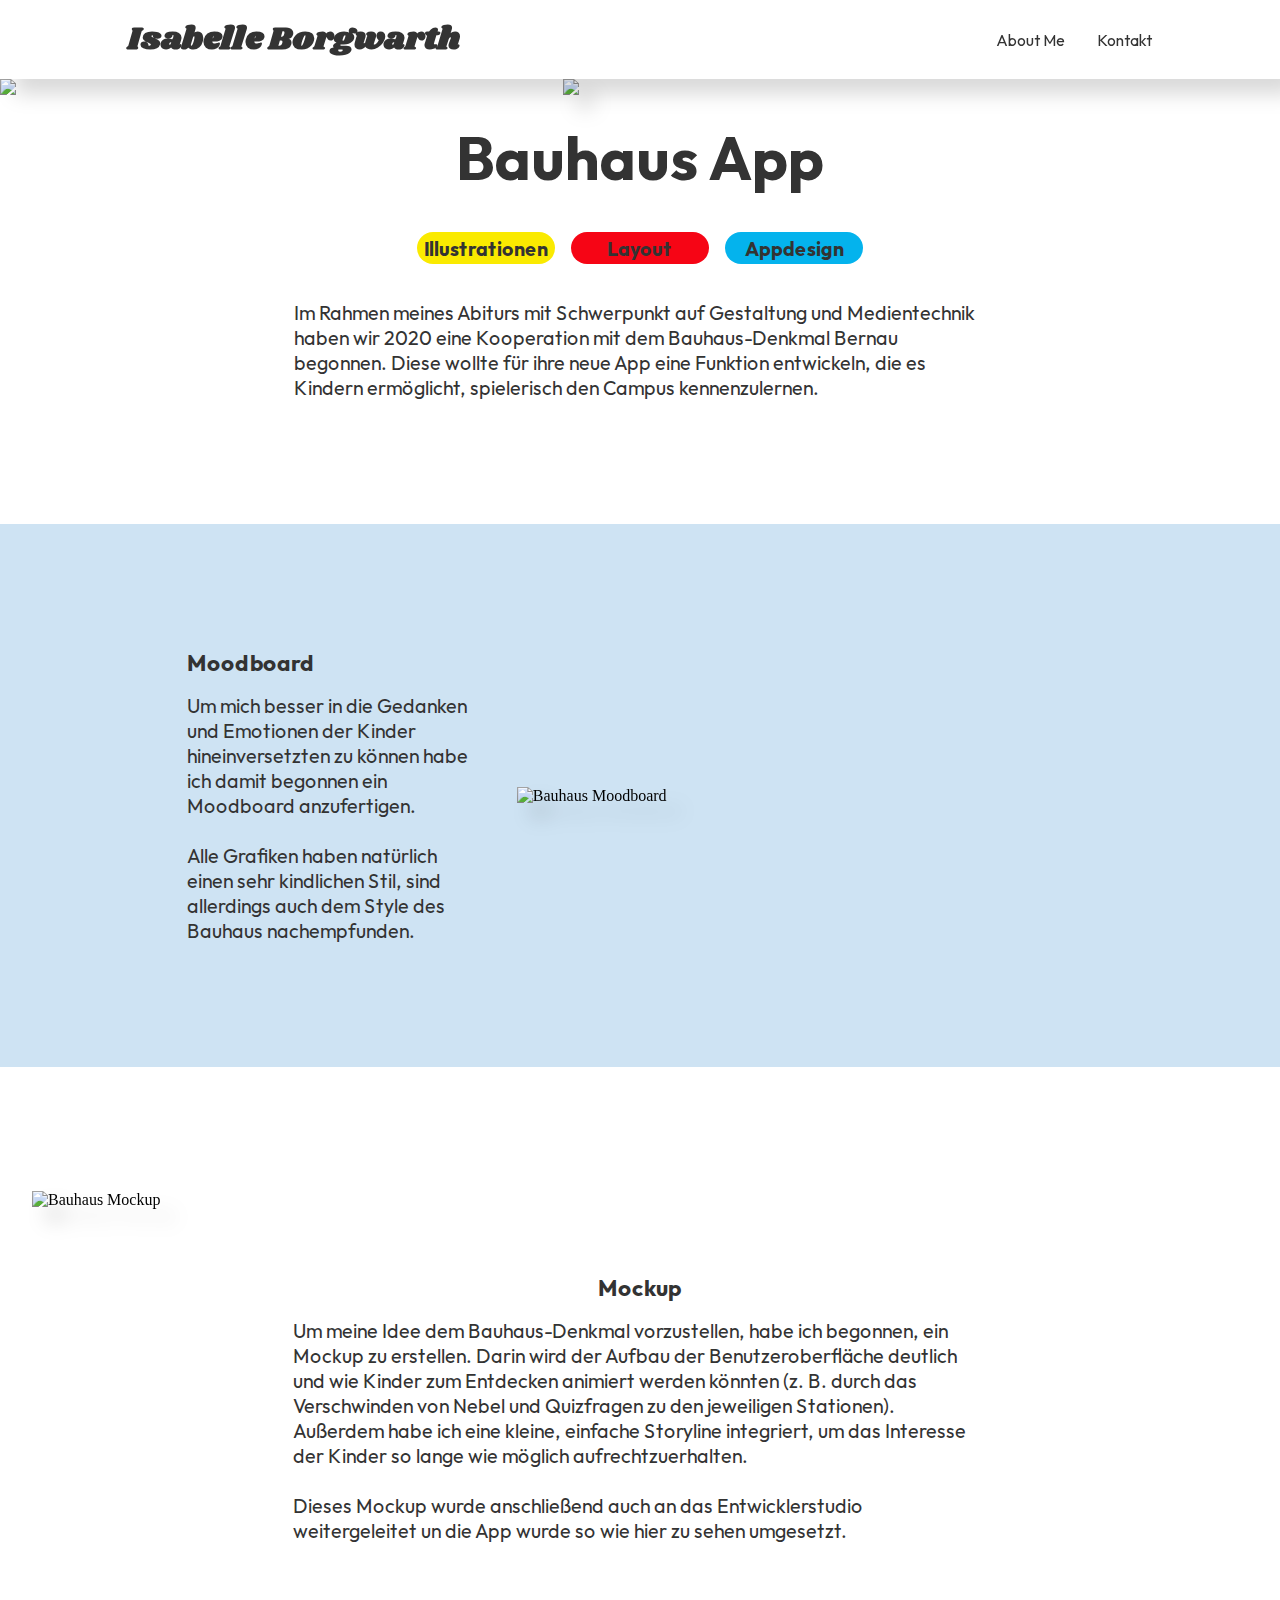
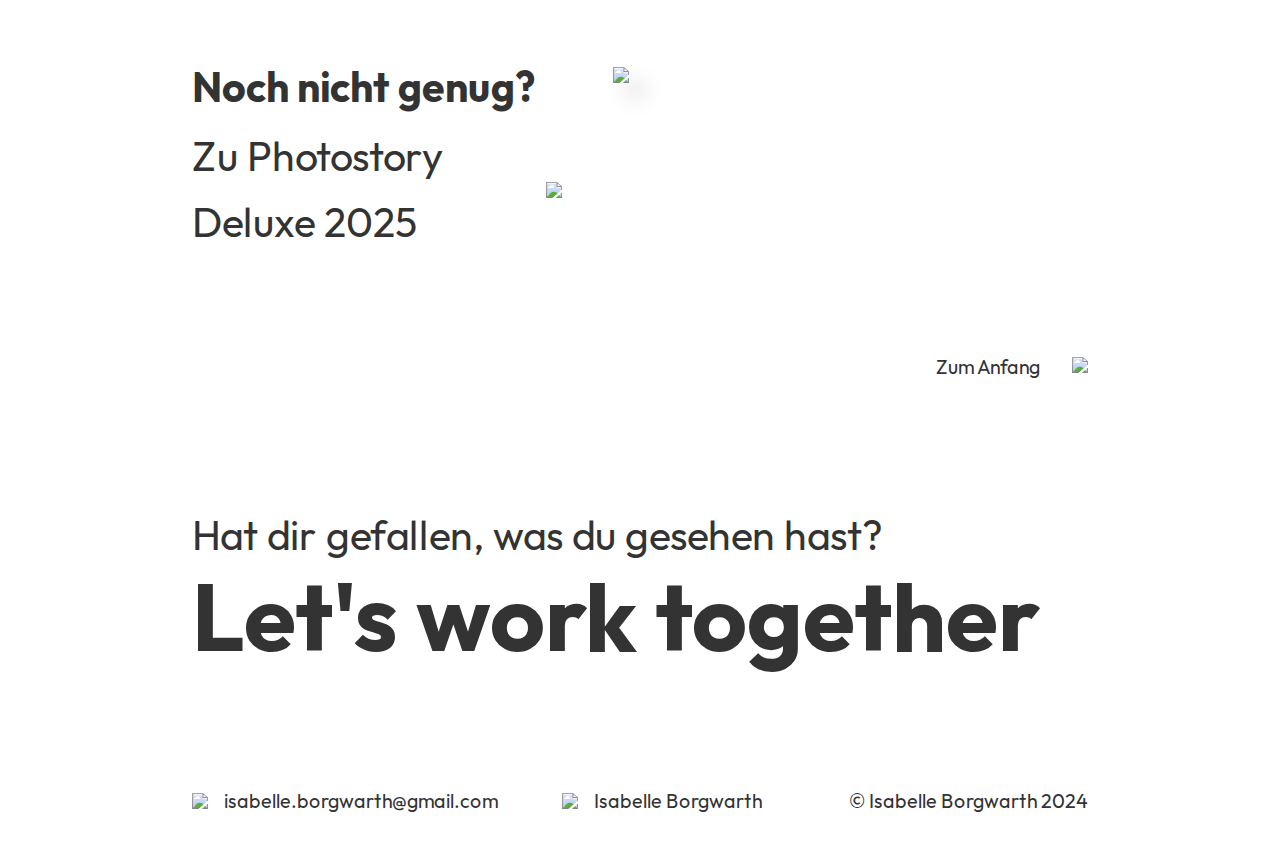
==== bauhaus.html @ 8bb5b666 "Add files via upload" ====
<!DOCTYPE html>
<html>
<head>
    <meta charset="utf-8">
    <link href="css/bauhaus.css" rel="stylesheet">
    <link href="css/font-face.css" rel="stylesheet">
    <meta name="viewport" content="width=device-width, initial-scale=1.0">
    <link rel="icon" type="image/x-icon" href="img/bauhaus/bauhaus-icon.png">
    <title>Isabelle Borgwarths Portfolio | Bauhaus App</title>
</head>
<body>
    <div id="wrapper">
        <header id="header">
            <div>
                <a href="index.html"><h1 id="logo">Isabelle Borgwarth</h1></a>
                <nav id="menu">
                    <ul>
                        <li><a href="#">About Me</a></li>
                        <li><a href="#">Kontakt</a></li>
                    </ul>
                </nav>
            </div>
        </header>
        <div id="hero">
            <img src="img/bauhaus/bauhaus-header.svg" class="header-bild">
            <img src="img/bauhaus/bauhaus-icon.png" class="heroicon">
        </div>
        <div id="intro">
            <h1>Bauhaus App</h1>
            <div class="themen-tags">
                <p id="ba-illustrationen" class="tags">Illustrationen</p>
                <p id="ba-layout" class="tags">Layout</p>
                <p id="ba-appdesign" class="tags">Appdesign</p>
            </div>
            <p>Im Rahmen meines Abiturs mit Schwerpunkt auf Gestaltung und Medientechnik haben wir 2020 eine Kooperation mit dem 
                Bauhaus-Denkmal Bernau begonnen. Diese wollte für ihre neue App eine Funktion entwickeln, die es Kindern ermöglicht, 
                spielerisch den Campus kennenzulernen.</p>
        </div>
        <div id="moodboardframe">
            <div class="moodboardtext">
                <h4>Moodboard</h4>
                <p>Um mich besser in die Gedanken und Emotionen der Kinder hineinversetzten zu können habe ich damit begonnen 
                    ein Moodboard anzufertigen.<br><br>Alle Grafiken haben natürlich einen sehr kindlichen Stil, sind allerdings auch dem Style des Bauhaus nachempfunden.</p>
            </div>
            <img src="img/bauhaus/bauhaus-mood.png" alt="Bauhaus Moodboard" width="45%" class="schatten">
        </div>
        <div id="mockupframe">
            <img src="img/bauhaus/bauhaus-mockup.png" alt="Bauhaus Mockup" width="100%" class="schatten">
            <div class="mockuptext">
                <h4>Mockup</h4>
                <p>Um meine Idee dem Bauhaus-Denkmal vorzustellen, habe ich begonnen, ein Mockup zu erstellen. Darin wird der 
                    Aufbau der Benutzeroberfläche deutlich und wie Kinder zum Entdecken animiert werden könnten (z. B. durch das
                     Verschwinden von Nebel und Quizfragen zu den jeweiligen Stationen). Außerdem habe ich eine kleine, einfache 
                     Storyline integriert, um das Interesse der Kinder so lange wie möglich aufrechtzuerhalten.<br><br>Dieses Mockup
                    wurde anschließend auch an das Entwicklerstudio weitergeleitet un die App wurde so wie hier zu sehen umgesetzt.</p>
            </div>
        </div>
        <div class="noch-nicht-genug">
            <div class="nicht-genug-text">
                <h3>Noch nicht genug?</h3>
                <a href="photostory.html"><div class="naestes-pfeil">
                    <h3>Zu Photostory Deluxe 2025</h3>
                    <img src="img/next-pfeil.svg" width="8%">
                </div></a>
            </div>
            <div class="nicht-genug-bild">
                <a href="photostory.html"><img src="img/next-psd.png" class="schatten" width="100%"></a>
            </div>
        </div>
        <div class="footer">
            <div class="to-top">
                <p>Zum Anfang</p>
                <a href="#hero"><img src="img/to-top.svg"></a>
            </div>
            <div class="cta">
                <h3>Hat dir gefallen, was du gesehen hast?</h3>
                <h2>Let's work together</h2>
            </div>
            <div class="footer-kontakt">
                <div class="footer-social-row">
                    <a href="mailto:isabelle.borgwarth@gmail.com"><div class="footer-social">
                        <img src="img/email.svg" width="100%">
                        <p>isabelle.borgwarth@gmail.com</p>
                    </div></a>
                    <a href="https://www.linkedin.com/in/isabelle-borgwarth"><div class="footer-social">
                        <img src="img/linkedin.svg">
                        <p>Isabelle Borgwarth</p>
                    </div></a>
                </div>
                <p>&#169; Isabelle Borgwarth 2024</p>
            </div>
        </div>
    </div>
</body>
</html>
---- css/bauhaus.css ----
:root{
    --schwarz: #000;
    --grau: #333;
    --weiß: #fff;
    --lila: #B9B7DE;

    /* -- Photostory Deluxe Farben -- */
    --gelb: #FFDA4F;
    --gelb-orange: #FFB430;
    --orange: #FA7717;

    /* -- Vegas Farben -- */
    --vegas-blau: #1246FF;

    /* -- Video Deluxe 2025 Farben -- */
    --vd-lightblue: #12B1FF;
    --vd-darkblue: #004C90;

    /* -- Video Pro X16 Farben -- */
    --vp-lightblue: #09B3F3;
    --vp-light: #2D2D2D;
    --vp-dark: #000000;

    /* -- Snuggle Buddies Farben --*/
    --sb-rosa: #FFB3CE;
    --sb-blue: #A6D4FF;

    /* -- Soundpoolcover Farben --*/
    --sp-mattrosa: #D898A1;
    --sp-purple: #977BED;

    /* -- Bauhaus App Farben -- */
    --ba-yellow: #FAEA00;
    --ba-red: #F60515;
    --ba-blue: #04B3ED;

    /* -- Illustration Farben --*/
    --illustrationen-pink: #ED89CD;

    /* -- Schirftfarben */
    --font: #333;
}

*{
    margin: 0px;
    padding: 0px;
}

html{
    scroll-behavior: smooth;
}

#wrapper{
    display: flex;
    flex-direction: column;
    align-items: center;
}

strong{
    font-family: "Outfit-Bold";
}

.schatten{
    filter: drop-shadow(15px 15px 10px rgba(0, 0,0, 0.15));
}

/* Fonts */

h1, h2, h3, h4, h5, h6{
    font-family: "Outfit-Bold";
    color: var(--font);
}

p, li, a{
    font-family: "Outfit-Regular";
    color: var(--font);
    text-decoration: none;
}

p{
    font-family: "Outfit-Regular";
    font-size: calc(10px + (26 - 10)  * ((100vw - 320px) / (1920 - 320)));
    font-style: normal;
    font-weight: 400;
    line-height: normal;
}

h2{
    text-overflow: ellipsis;
    font-family: "Outfit-Bold";
    font-size: calc(13px + (150 - 13) * ((100vw - 320px) / (1920 - 320)));
    font-style: normal;
    font-weight: 900;
    line-height: 100%;
}

h3{
    text-overflow: ellipsis;
    font-family: "Outfit-Regular";
    font-size: calc(17px + (57 - 17) * ((100vw - 320px) / (1920 - 320)));
    font-style: normal;
    font-weight: 400;
    line-height: 160%;
}

h4{
    font-size: calc(13px + (29 - 13)  * ((100vw - 320px) / (1920 - 320)));
    font-style: normal;
    font-weight: 700;
    line-height: normal;
}


/* -- Header -- */
#header{
    position: sticky;
    top: 0;
    width: 100%;
    height: auto;
    background-color: var(--weiß);
    z-index: 9000;
    filter: drop-shadow(15px 15px 10px rgba(0, 0,0, 0.15));
}

#header div{
    width: 80%;
    margin: auto;
    display: flex;
    justify-content: space-between;
    align-items: center;
    padding-top: 1em;
    padding-bottom: 1em;
}

#logo{
    font-family: "Shrikhand";
    color: var(--grau);
}

#menu ul{
    display: flex;
    gap: 2em;
    list-style: none;
}

#menu ul li a{
    text-decoration: none;
    color: var(--grau);
}

/* -- Hero -- */
#hero{
    display: flex;
    width: 100%;
    height: auto;
    flex-direction: column;
    align-items: center;
    position: relative;
}

.header-bild{
    height: auto;
    width: 100%;
    flex-shrink: 0;
    align-self: stretch;
    position: relative;
    z-index: 1;
}

.heroicon{
    width: 12%;
    position: absolute;
    z-index: 2;
    bottom: 0.1%;
    filter: drop-shadow(15px 15px 10px rgba(0, 0,0, 0.15));
}

/* -- Intro -- */
#intro{
    display: flex;
    width: 54%;
    flex-direction: column;
    align-items: center;
    gap: 1em;
    margin-top: 1.5em;
    margin-bottom: 7.75em;
    align-items: center;
}

#intro > h1{
    text-align: center;
    font-family: "Outfit-Bold";
    font-size: calc(10px + (95 - 10)  * ((100vw - 320px) / (1920 - 320)));
    font-style: normal;
    font-weight: 700;
}

.themen-tags{
    width: 100%;
    /*justify-content: space-between;*/
    gap: 1em;
    display: flex;
    justify-content: center;
    align-items: center;
    gap: 1em;
    align-self: stretch;
}
.tags{
    width:  20%;
    border-radius: 2em;
    text-align: center;
    font-family: "Outfit-Bold";
    padding-top: 0.2em;
    padding-bottom: 0.2em;
    margin-top: 1em;
    margin-bottom:1em;
}

#ba-illustrationen{
    background-color: var(--ba-yellow);
}
#ba-layout{
    background-color: var(--ba-red);
}
#ba-appdesign{
    background-color: var(--ba-blue);
}

/* -- Moodboard -- */

#moodboardframe{
    display: flex;
    justify-content: center;
    align-items: center;
    width: 100%;
    padding-top: 7.75em;
    padding-bottom: 7.75em;
    align-items: center;
    gap: 3rem;
    background: #CEE3F3;
    margin-bottom: 7.75em;
}

.moodboardtext{
    width: 22%;
    display: flex;
    flex-direction: column;
    gap: 1em;
}

/* -- Mockup -- */

#mockupframe{
    display: flex;
    width: 95%;
    flex-direction: column;
    align-items: center;
    gap: 4em;
    margin-bottom: 7.75em;
}

.mockuptext{
    width: 57%;
    display: flex;
    flex-direction: column;
    align-items: center;
    gap: 1em;
}

/* -- Nächstes Projekt -- */

.noch-nicht-genug{
    width: 70%;
    display: inline-flex;
    align-items: flex-start;
    gap: 3em;
    margin-bottom: 7.75%;
}

.nicht-genug-text{
    display: flex;
    width: 42.5%;
    flex-direction: column;
    align-items: flex-start;
    gap: 1em;
}

.nicht-genug-text > h3{
    font-family: "Outfit-Bold";
    line-height: 100%;
}

.nicht-genug-bild{
    width: 54%;
}

.naestes-pfeil{
    display: flex;
    align-items: center;
    gap: 2em;
    align-self: stretch;
}

/* -- Footer -- */

.footer{
    width: 70%;
    display: flex;
    flex-direction: column;
    align-items: flex-end;
    gap: 7.75em;
    margin-bottom: 4%;
}

.to-top{
    display: flex;
    align-items: center;
    gap: 2em;
}

.cta{
    display: flex;
    flex-direction: column;
    align-items: flex-start;
    align-self: stretch;
}

.footer-kontakt{
    display: flex;
    justify-content: space-between;
    align-items: center;
    align-self: stretch;
}

.footer-social-row{
    display: flex;
    align-items: center;
    gap: 4em;
}

.footer-social{
    display: flex;
    align-items: center;
    gap: 1em;
}
---- css/font-face.css ----
/* -- outfit - bold -- */

/* latin-ext */
@font-face {
    font-family: 'Outfit-Bold';
    font-style: normal;
    font-weight: 700;
    font-display: swap;
    src: local("outfit-bold"), url("../fonts/outfit-bold-latin-ext.woff2");
    unicode-range: U+0100-02AF, U+0304, U+0308, U+0329, U+1E00-1E9F, U+1EF2-1EFF, U+2020, U+20A0-20AB, U+20AD-20C0, U+2113, U+2C60-2C7F, U+A720-A7FF;
  }
  /* latin */
  @font-face {
    font-family: 'Outfit-Bold';
    font-style: normal;
    font-weight: 700;
    font-display: swap;
    src: local("outfit-bold"), url("../fonts/outfit-bold-latin.woff2");
    unicode-range: U+0000-00FF, U+0131, U+0152-0153, U+02BB-02BC, U+02C6, U+02DA, U+02DC, U+0304, U+0308, U+0329, U+2000-206F, U+2074, U+20AC, U+2122, U+2191, U+2193, U+2212, U+2215, U+FEFF, U+FFFD;
  }

/* -- outfit - regular -- */

/* latin-ext */
@font-face {
    font-family: 'Outfit-Regular';
    font-style: normal;
    font-weight: 400;
    font-display: swap;
    src: local("outfit-regular"), url("../fonts/outfit-regular-latin-ext.woff2");
    unicode-range: U+0100-02AF, U+0304, U+0308, U+0329, U+1E00-1E9F, U+1EF2-1EFF, U+2020, U+20A0-20AB, U+20AD-20C0, U+2113, U+2C60-2C7F, U+A720-A7FF;
  }
  /* latin */
  @font-face {
    font-family: 'Outfit-Regular';
    font-style: normal;
    font-weight: 400;
    font-display: swap;
    src: local("outfit-regular"), url("../fonts/outfit-regular-latin.woff2");
    unicode-range: U+0000-00FF, U+0131, U+0152-0153, U+02BB-02BC, U+02C6, U+02DA, U+02DC, U+0304, U+0308, U+0329, U+2000-206F, U+2074, U+20AC, U+2122, U+2191, U+2193, U+2212, U+2215, U+FEFF, U+FFFD;
  }

  /* -- shirkhand -- */

  /* gujarati */
@font-face {
  font-family: 'Shrikhand';
  font-style: normal;
  font-weight: 400;
  font-display: swap;
  src: local("shrikhand"), url("../fonts/shrikhand-gujarati.woff2");
  unicode-range: U+0951-0952, U+0964-0965, U+0A80-0AFF, U+200C-200D, U+20B9, U+25CC, U+A830-A839;
}
/* latin-ext */
@font-face {
  font-family: 'Shrikhand';
  font-style: normal;
  font-weight: 400;
  font-display: swap;
  src: local("shrikhand"), url("../fonts/shrikhand-latin-ex.woff2");
  unicode-range: U+0100-02AF, U+0304, U+0308, U+0329, U+1E00-1E9F, U+1EF2-1EFF, U+2020, U+20A0-20AB, U+20AD-20C0, U+2113, U+2C60-2C7F, U+A720-A7FF;
}
/* latin */
@font-face {
  font-family: 'Shrikhand';
  font-style: normal;
  font-weight: 400;
  font-display: swap;
  src: local("shrikhand"), url("../fonts/shrikhand-latin.woff2");
  unicode-range: U+0000-00FF, U+0131, U+0152-0153, U+02BB-02BC, U+02C6, U+02DA, U+02DC, U+0304, U+0308, U+0329, U+2000-206F, U+2074, U+20AC, U+2122, U+2191, U+2193, U+2212, U+2215, U+FEFF, U+FFFD;
}
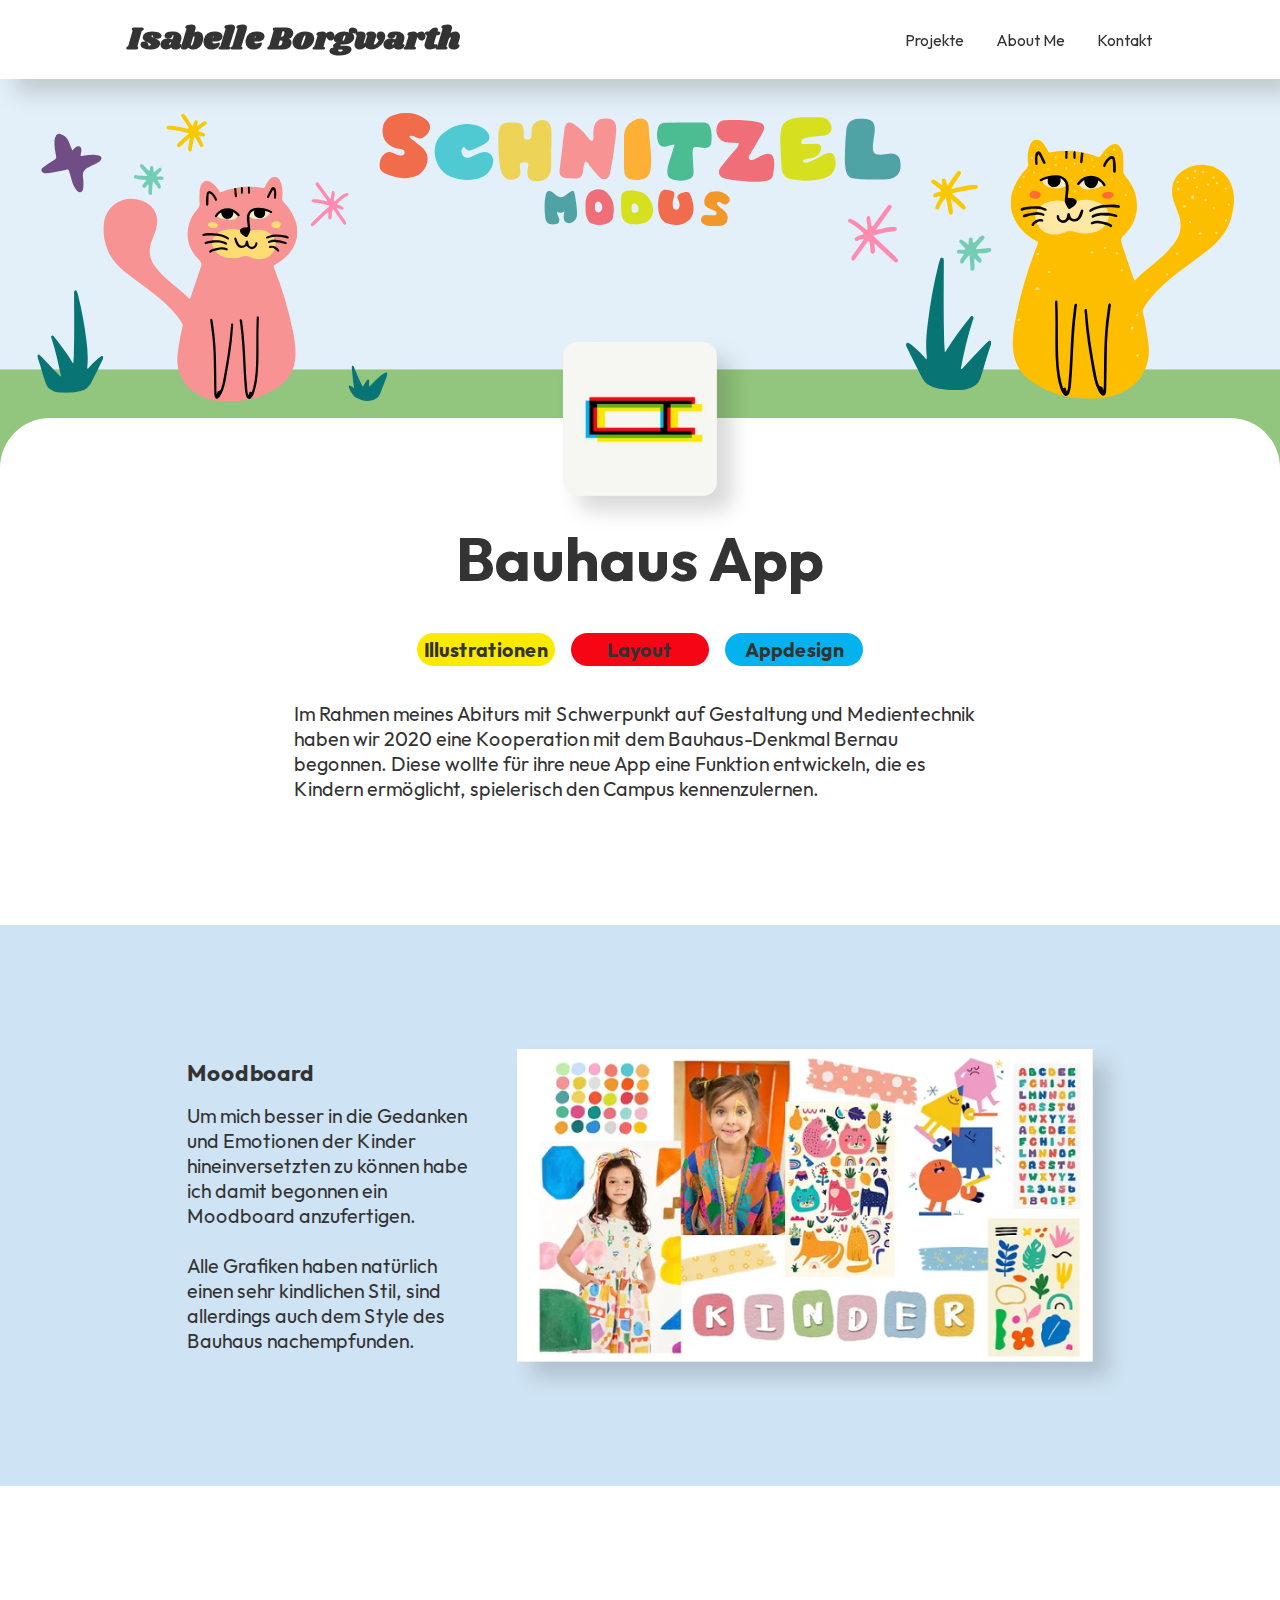
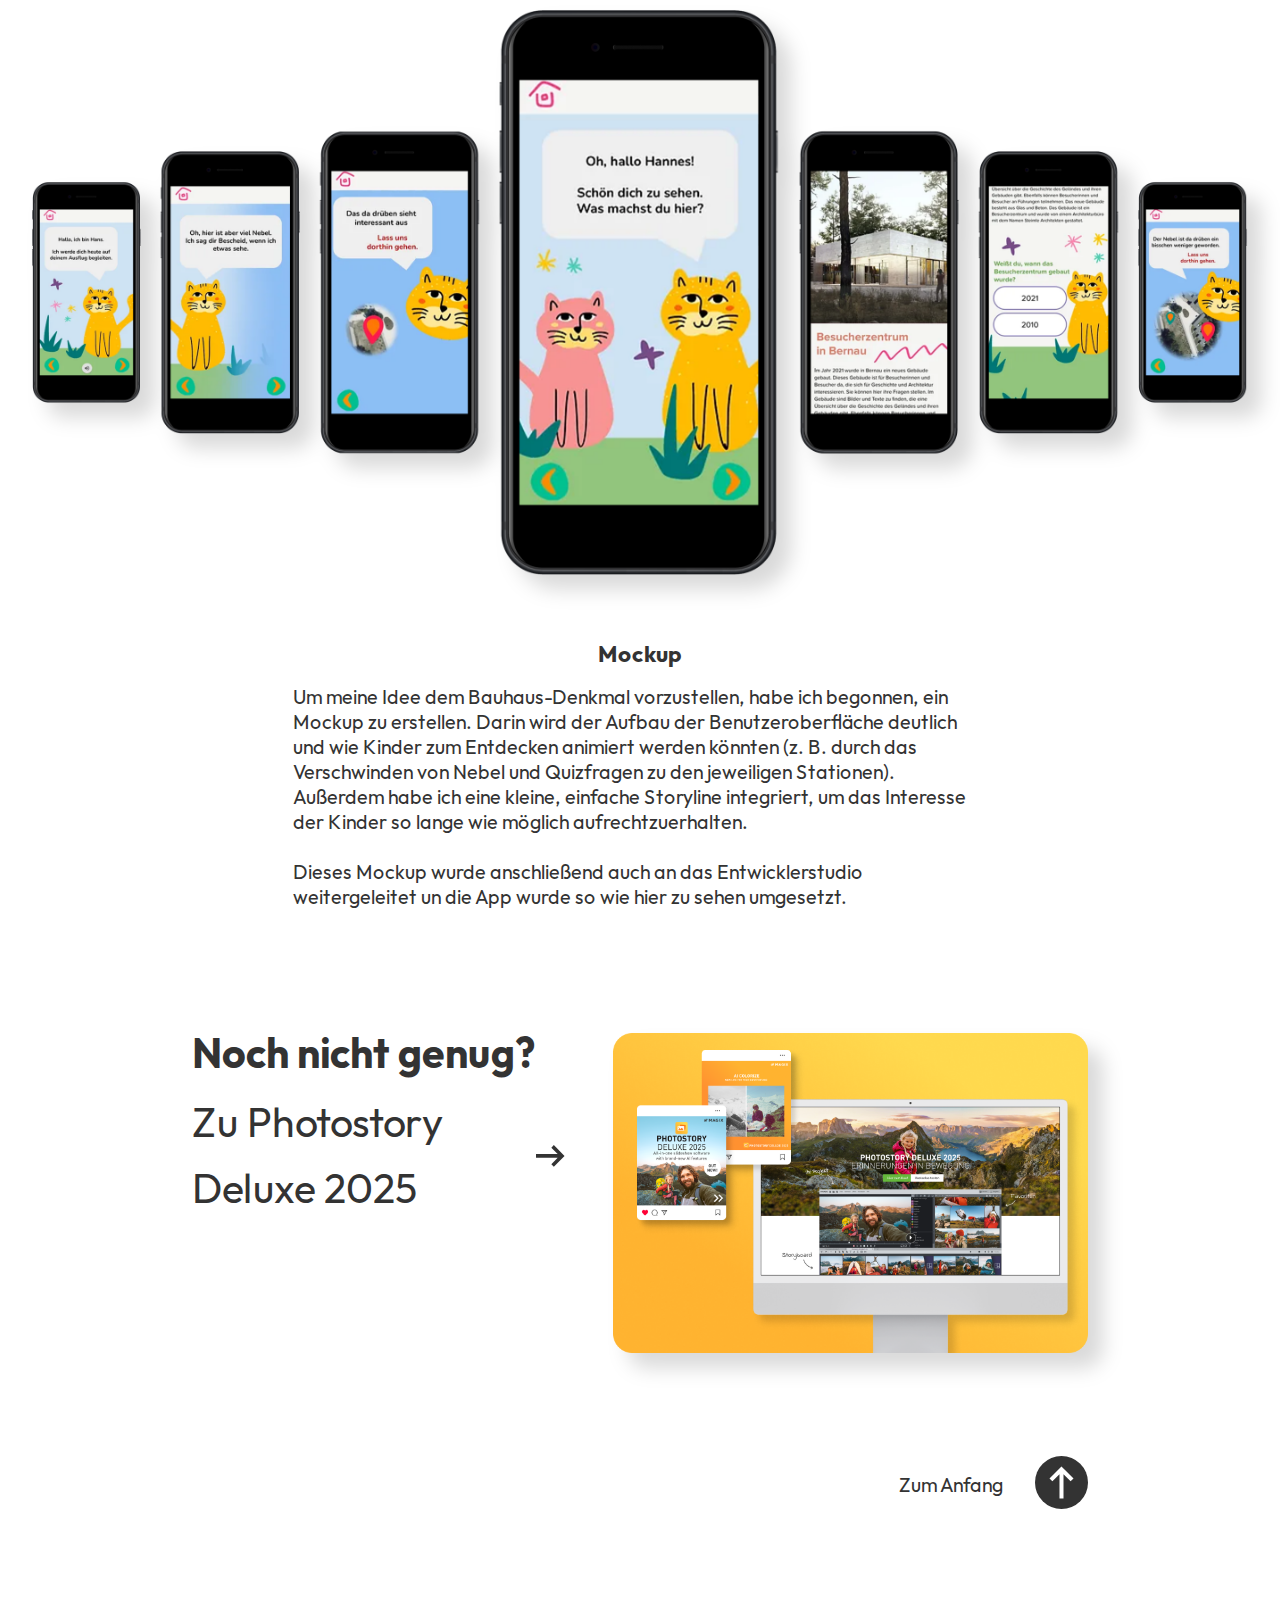
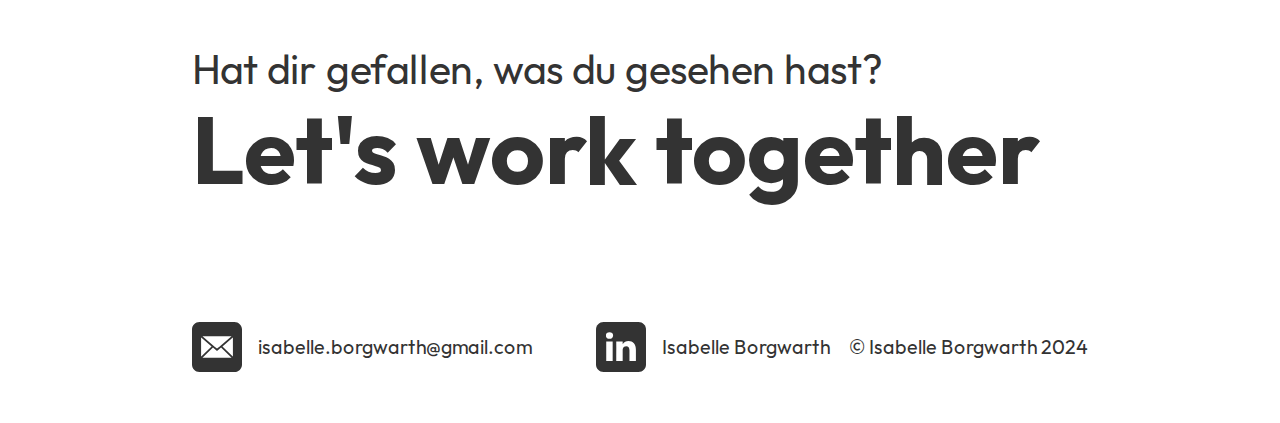
==== commit a2863a36: "Add files via upload" ====
--- a/bauhaus.html
+++ b/bauhaus.html
@@ -15,8 +15,9 @@
                 <a href="index.html"><h1 id="logo">Isabelle Borgwarth</h1></a>
                 <nav id="menu">
                     <ul>
-                        <li><a href="#">About Me</a></li>
-                        <li><a href="#">Kontakt</a></li>
+                        <li><a href="./index.html#projekte">Projekte</a></li>
+                        <li><a href="about-me.html">About Me</a></li>
+                        <li><a href="./about-me.html#kontakt">Kontakt</a></li>
                     </ul>
                 </nav>
             </div>
@@ -78,11 +79,11 @@
             </div>
             <div class="footer-kontakt">
                 <div class="footer-social-row">
-                    <a href="mailto:isabelle.borgwarth@gmail.com"><div class="footer-social">
+                    <a href="mailto:isabelle.borgwarth@gmail.com" target="_blank"><div class="footer-social">
                         <img src="img/email.svg" width="100%">
                         <p>isabelle.borgwarth@gmail.com</p>
                     </div></a>
-                    <a href="https://www.linkedin.com/in/isabelle-borgwarth"><div class="footer-social">
+                    <a href="https://www.linkedin.com/in/isabelle-borgwarth" target="_blank"><div class="footer-social">
                         <img src="img/linkedin.svg">
                         <p>Isabelle Borgwarth</p>
                     </div></a>
